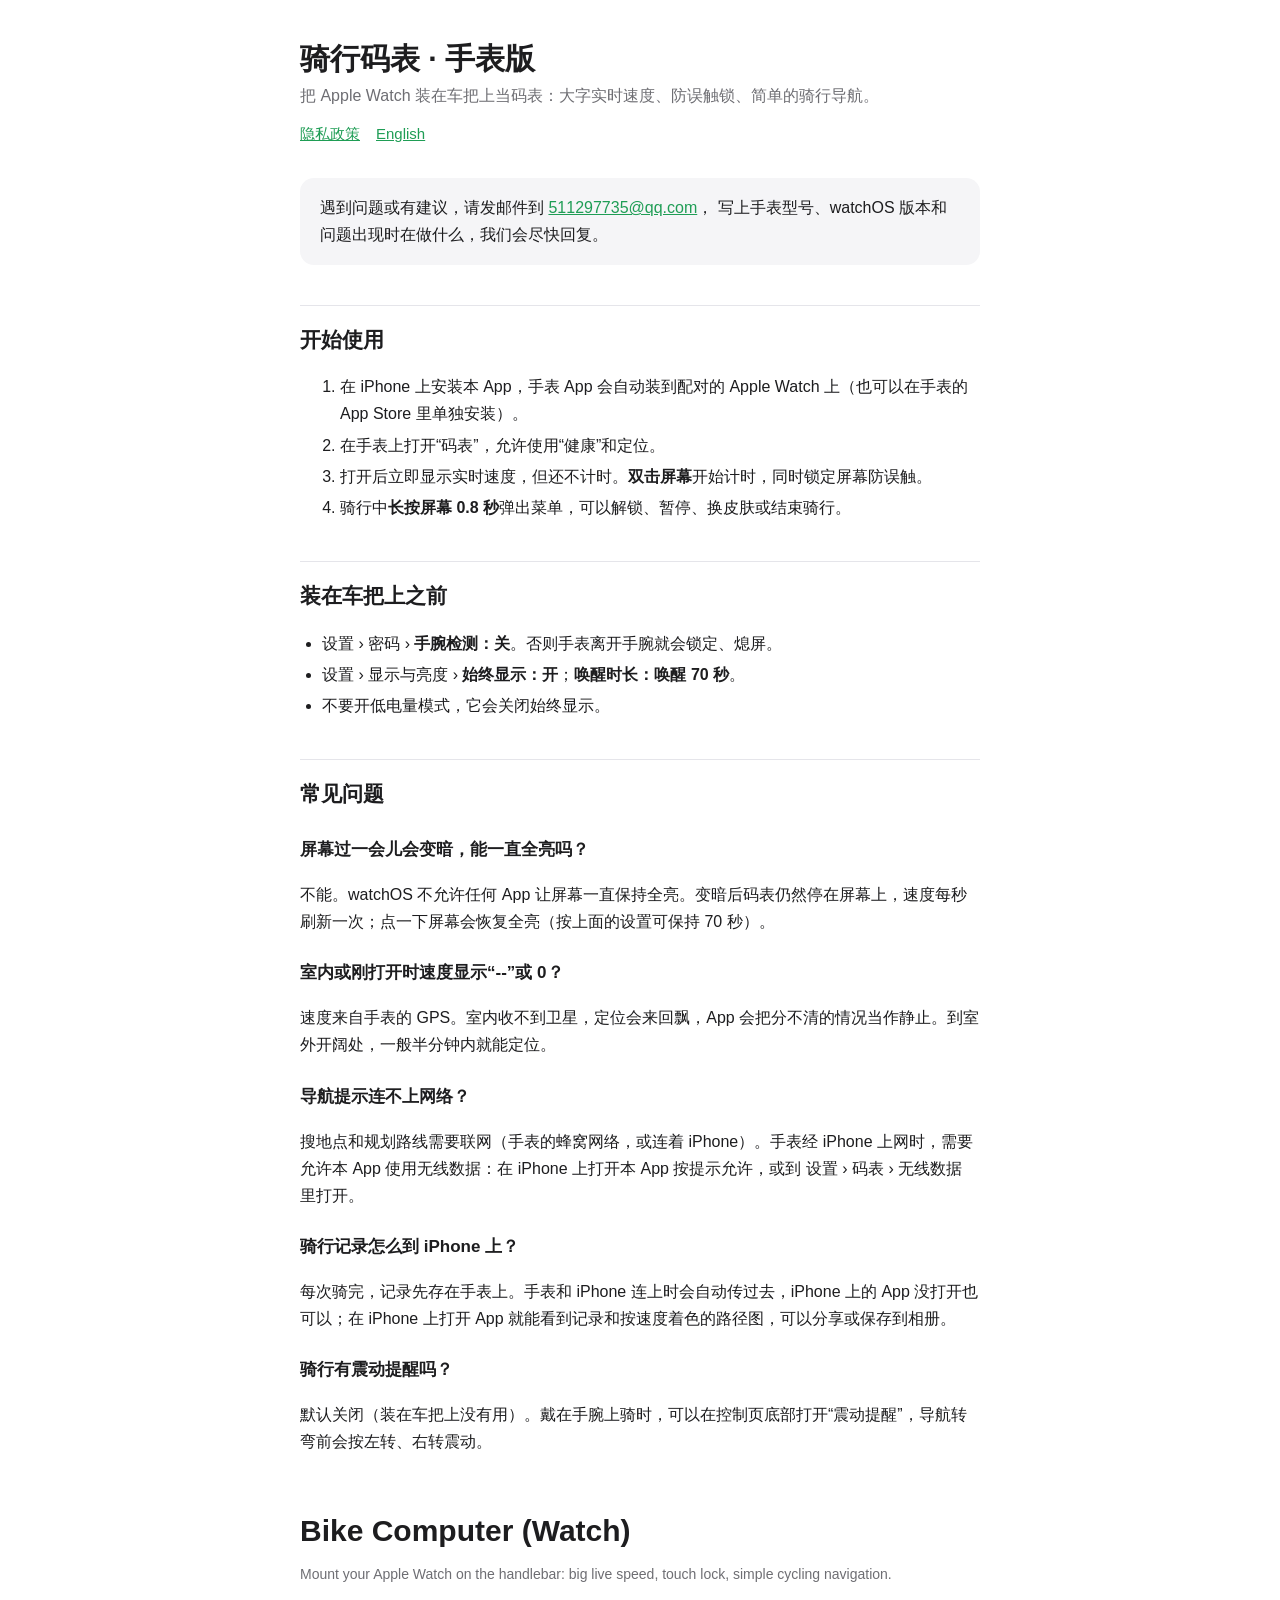
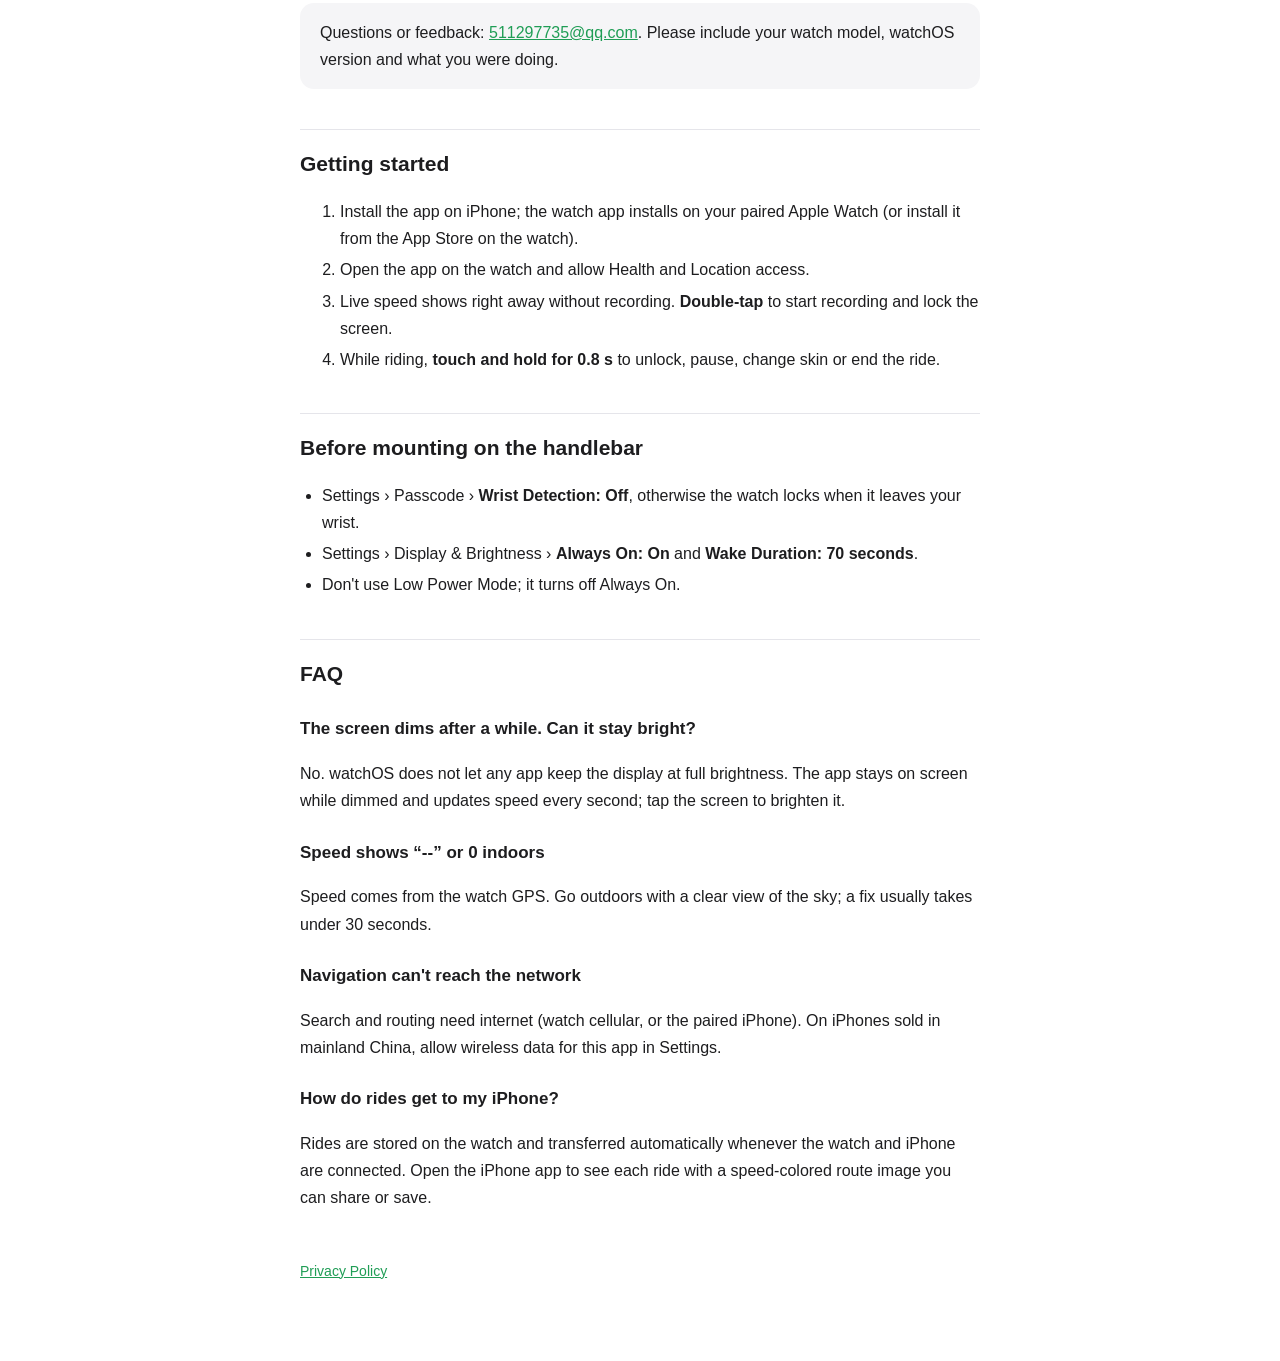
==== index.html @ c9efcf2c "码表 App 的技术支持页和隐私政策 Co-Authored-By: Claude Opus 5.5 <noreply@anthropic.com>" ====
<!DOCTYPE html>
<html lang="zh-CN">
<head>
<meta charset="utf-8">
<meta name="viewport" content="width=device-width, initial-scale=1">
<title>骑行码表 · 手表版</title>
<link rel="stylesheet" href="style.css">
</head>
<body>
<main>
<header>
  <h1>骑行码表 · 手表版</h1>
  <p>把 Apple Watch 装在车把上当码表：大字实时速度、防误触锁、简单的骑行导航。</p>
  <nav><a href="privacy.html">隐私政策</a><a href="#english">English</a></nav>
</header>

<div class="card">
  遇到问题或有建议，请发邮件到 <a href="mailto:511297735@qq.com">511297735@qq.com</a>，
  写上手表型号、watchOS 版本和问题出现时在做什么，我们会尽快回复。
</div>

<h2>开始使用</h2>
<ol>
  <li>在 iPhone 上安装本 App，手表 App 会自动装到配对的 Apple Watch 上（也可以在手表的 App Store 里单独安装）。</li>
  <li>在手表上打开“码表”，允许使用“健康”和定位。</li>
  <li>打开后立即显示实时速度，但还不计时。<strong>双击屏幕</strong>开始计时，同时锁定屏幕防误触。</li>
  <li>骑行中<strong>长按屏幕 0.8 秒</strong>弹出菜单，可以解锁、暂停、换皮肤或结束骑行。</li>
</ol>

<h2>装在车把上之前</h2>
<ul>
  <li>设置 › 密码 › <strong>手腕检测：关</strong>。否则手表离开手腕就会锁定、熄屏。</li>
  <li>设置 › 显示与亮度 › <strong>始终显示：开</strong>；<strong>唤醒时长：唤醒 70 秒</strong>。</li>
  <li>不要开低电量模式，它会关闭始终显示。</li>
</ul>

<h2>常见问题</h2>
<h3>屏幕过一会儿会变暗，能一直全亮吗？</h3>
<p>不能。watchOS 不允许任何 App 让屏幕一直保持全亮。变暗后码表仍然停在屏幕上，速度每秒刷新一次；点一下屏幕会恢复全亮（按上面的设置可保持 70 秒）。</p>

<h3>室内或刚打开时速度显示“--”或 0？</h3>
<p>速度来自手表的 GPS。室内收不到卫星，定位会来回飘，App 会把分不清的情况当作静止。到室外开阔处，一般半分钟内就能定位。</p>

<h3>导航提示连不上网络？</h3>
<p>搜地点和规划路线需要联网（手表的蜂窝网络，或连着 iPhone）。手表经 iPhone 上网时，需要允许本 App 使用无线数据：在 iPhone 上打开本 App 按提示允许，或到 设置 › 码表 › 无线数据 里打开。</p>

<h3>骑行记录怎么到 iPhone 上？</h3>
<p>每次骑完，记录先存在手表上。手表和 iPhone 连上时会自动传过去，iPhone 上的 App 没打开也可以；在 iPhone 上打开 App 就能看到记录和按速度着色的路径图，可以分享或保存到相册。</p>

<h3>骑行有震动提醒吗？</h3>
<p>默认关闭（装在车把上没有用）。戴在手腕上骑时，可以在控制页底部打开“震动提醒”，导航转弯前会按左转、右转震动。</p>

<section class="lang" id="english">
<h1>Bike Computer (Watch)</h1>
<p class="muted">Mount your Apple Watch on the handlebar: big live speed, touch lock, simple cycling navigation.</p>

<div class="card">
  Questions or feedback: <a href="mailto:511297735@qq.com">511297735@qq.com</a>. Please include your watch model, watchOS version and what you were doing.
</div>

<h2>Getting started</h2>
<ol>
  <li>Install the app on iPhone; the watch app installs on your paired Apple Watch (or install it from the App Store on the watch).</li>
  <li>Open the app on the watch and allow Health and Location access.</li>
  <li>Live speed shows right away without recording. <strong>Double‑tap</strong> to start recording and lock the screen.</li>
  <li>While riding, <strong>touch and hold for 0.8 s</strong> to unlock, pause, change skin or end the ride.</li>
</ol>

<h2>Before mounting on the handlebar</h2>
<ul>
  <li>Settings › Passcode › <strong>Wrist Detection: Off</strong>, otherwise the watch locks when it leaves your wrist.</li>
  <li>Settings › Display &amp; Brightness › <strong>Always On: On</strong> and <strong>Wake Duration: 70 seconds</strong>.</li>
  <li>Don't use Low Power Mode; it turns off Always On.</li>
</ul>

<h2>FAQ</h2>
<h3>The screen dims after a while. Can it stay bright?</h3>
<p>No. watchOS does not let any app keep the display at full brightness. The app stays on screen while dimmed and updates speed every second; tap the screen to brighten it.</p>
<h3>Speed shows “--” or 0 indoors</h3>
<p>Speed comes from the watch GPS. Go outdoors with a clear view of the sky; a fix usually takes under 30 seconds.</p>
<h3>Navigation can't reach the network</h3>
<p>Search and routing need internet (watch cellular, or the paired iPhone). On iPhones sold in mainland China, allow wireless data for this app in Settings.</p>
<h3>How do rides get to my iPhone?</h3>
<p>Rides are stored on the watch and transferred automatically whenever the watch and iPhone are connected. Open the iPhone app to see each ride with a speed‑colored route image you can share or save.</p>

<p class="muted" style="margin-top:48px"><a href="privacy.html">Privacy Policy</a></p>
</section>
</main>
</body>
</html>
---- style.css ----
:root {
  --bg: #ffffff;
  --text: #1d1d1f;
  --muted: #6e6e73;
  --line: #e5e5ea;
  --accent: #1f9d55;
  --card: #f5f5f7;
}
@media (prefers-color-scheme: dark) {
  :root {
    --bg: #000000;
    --text: #f5f5f7;
    --muted: #a1a1a6;
    --line: #2c2c2e;
    --accent: #30d158;
    --card: #1c1c1e;
  }
}
* { box-sizing: border-box; }
body {
  margin: 0;
  background: var(--bg);
  color: var(--text);
  font: 16px/1.7 -apple-system, BlinkMacSystemFont, "PingFang SC", "Helvetica Neue", sans-serif;
}
main { max-width: 720px; margin: 0 auto; padding: 40px 20px 64px; }
header { margin-bottom: 32px; }
header p { color: var(--muted); margin: 4px 0 0; }
h1 { font-size: 30px; line-height: 1.25; margin: 0; }
h2 { font-size: 21px; margin: 40px 0 8px; padding-top: 16px; border-top: 1px solid var(--line); }
h3 { font-size: 17px; margin: 24px 0 4px; }
a { color: var(--accent); }
nav { display: flex; gap: 16px; flex-wrap: wrap; font-size: 15px; margin-top: 12px; }
ul { padding-left: 22px; }
li { margin: 4px 0; }
.card { background: var(--card); border-radius: 14px; padding: 16px 20px; margin: 16px 0; }
.muted { color: var(--muted); font-size: 14px; }
.lang { margin-top: 56px; }
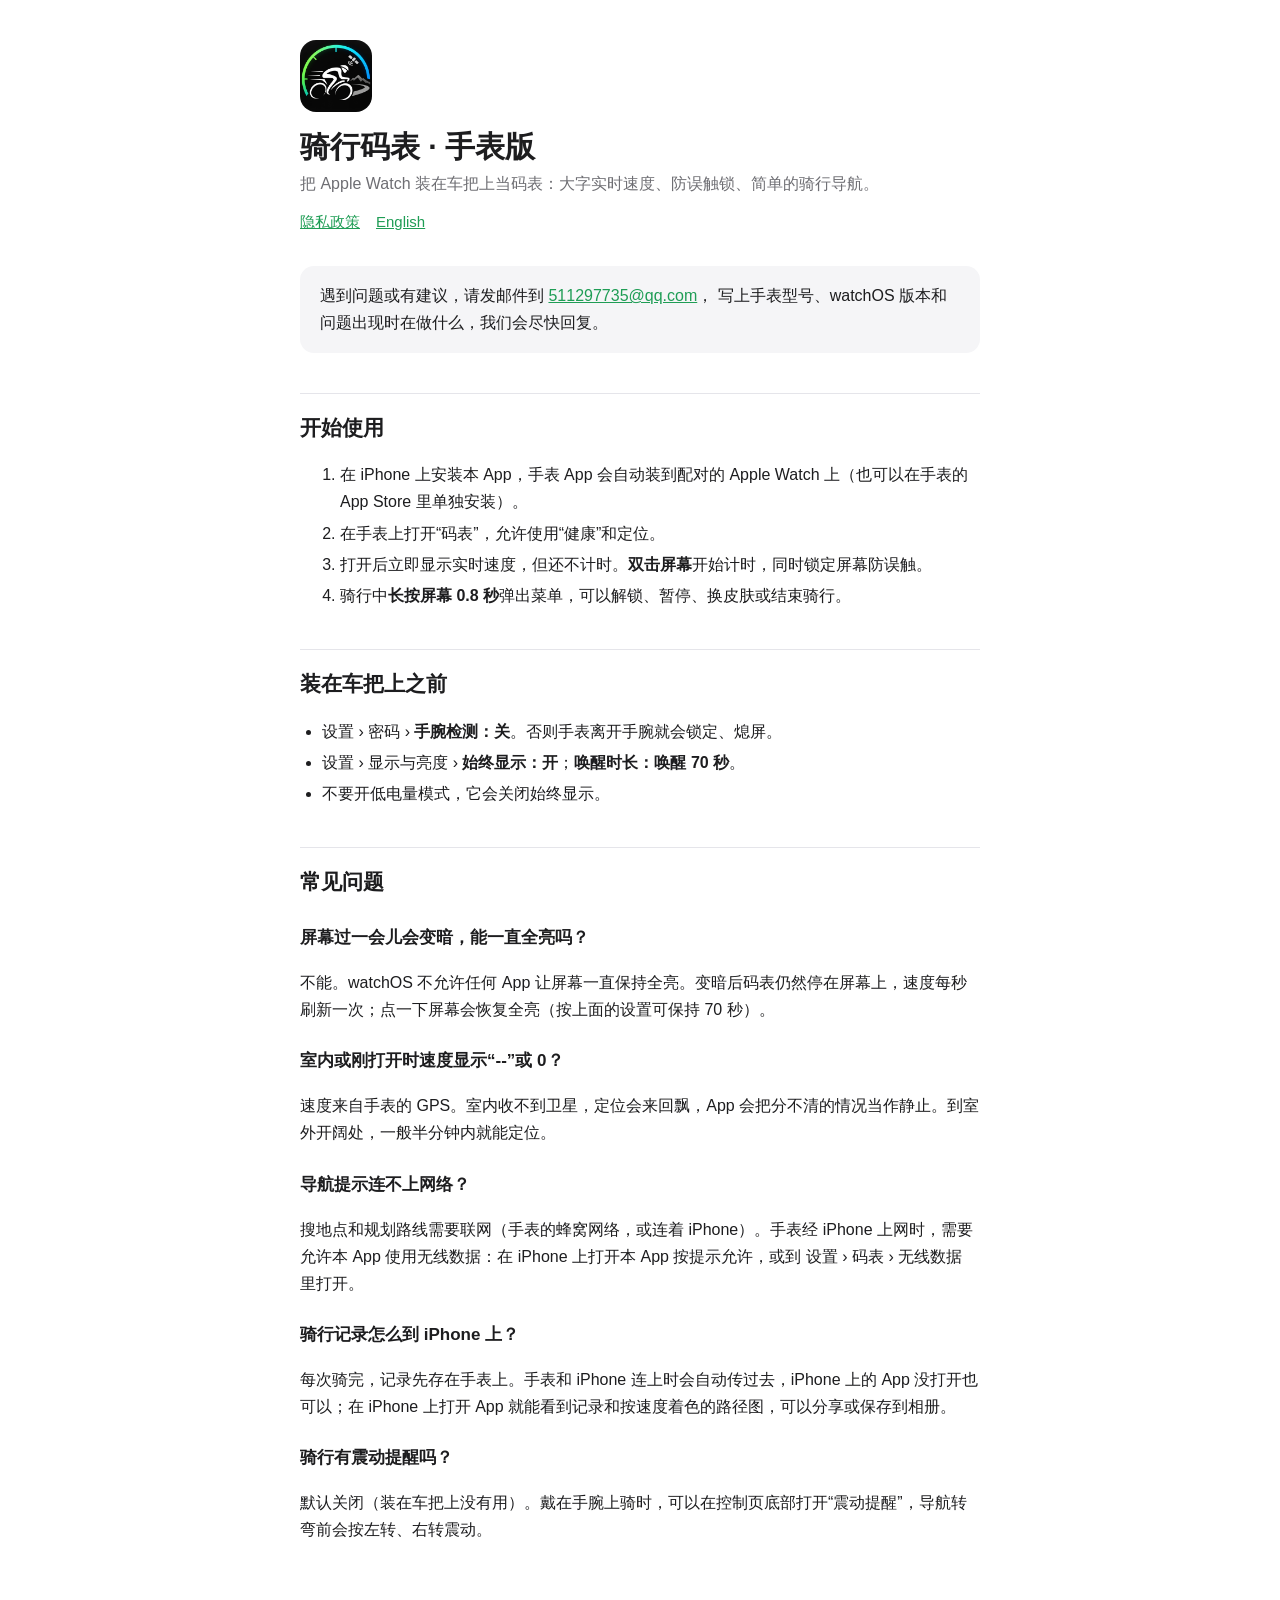
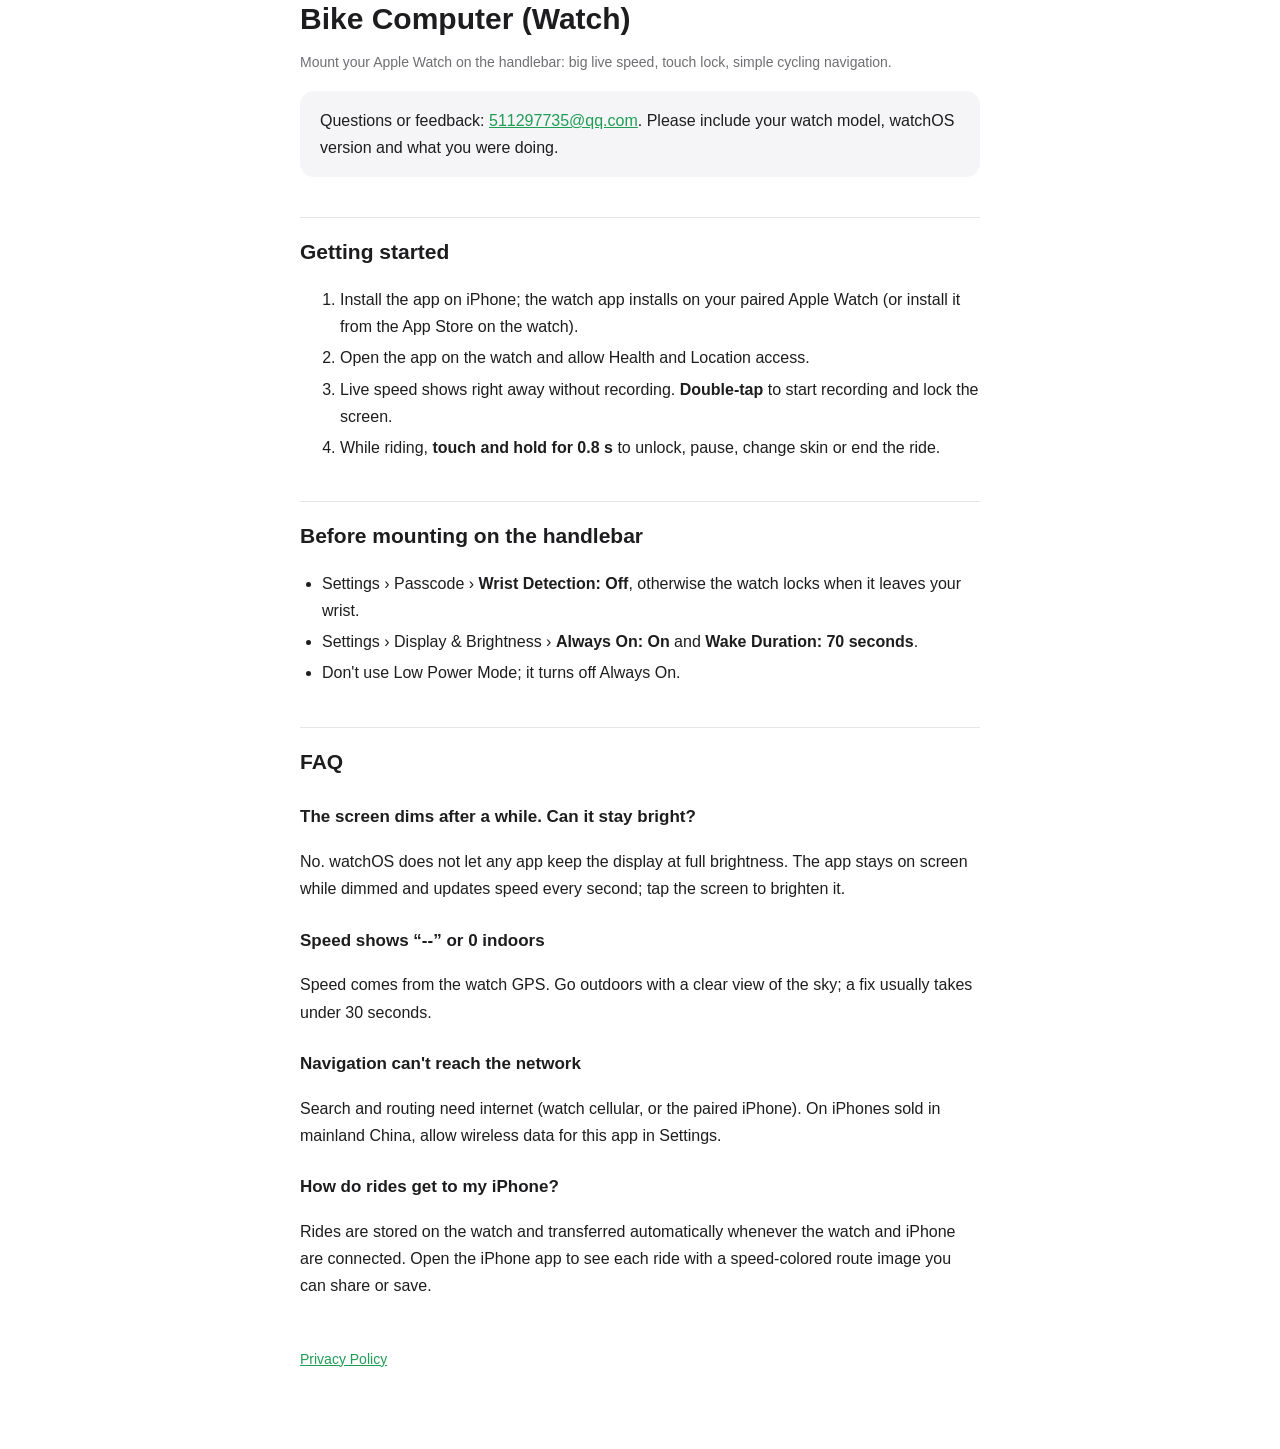
==== commit 40780d21: "加上 App 的新 logo Co-Authored-By: Claude Opus 5.5 <noreply@anthropic.com>" ====
--- a/index.html
+++ b/index.html
@@ -5,10 +5,13 @@
 <meta name="viewport" content="width=device-width, initial-scale=1">
 <title>骑行码表 · 手表版</title>
 <link rel="stylesheet" href="style.css">
+<link rel="icon" href="icon.png">
+<link rel="apple-touch-icon" href="icon.png">
 </head>
 <body>
 <main>
 <header>
+  <img class="logo" src="icon.png" alt="" width="72" height="72">
   <h1>骑行码表 · 手表版</h1>
   <p>把 Apple Watch 装在车把上当码表：大字实时速度、防误触锁、简单的骑行导航。</p>
   <nav><a href="privacy.html">隐私政策</a><a href="#english">English</a></nav>
--- a/style.css
+++ b/style.css
@@ -36,3 +36,4 @@
 .card { background: var(--card); border-radius: 14px; padding: 16px 20px; margin: 16px 0; }
 .muted { color: var(--muted); font-size: 14px; }
 .lang { margin-top: 56px; }
+.logo { display: block; width: 72px; height: 72px; border-radius: 16px; margin-bottom: 16px; }
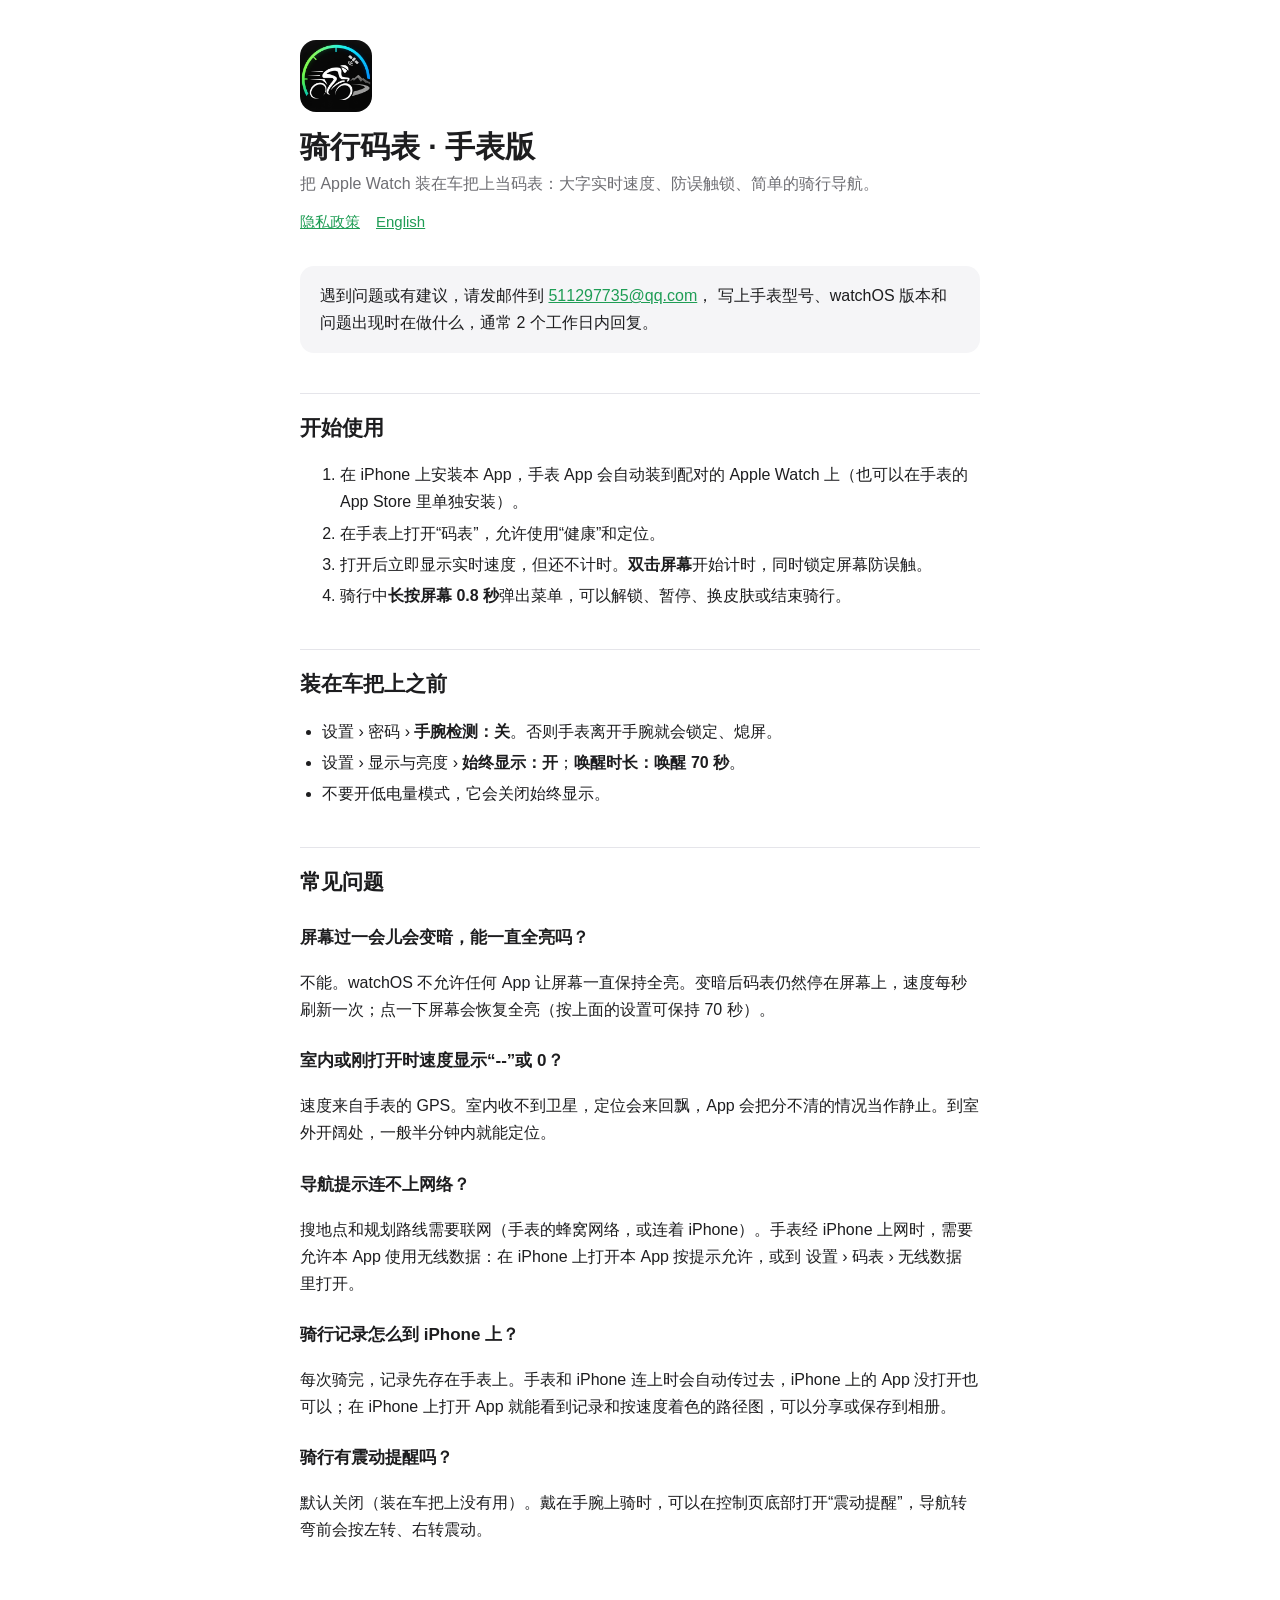
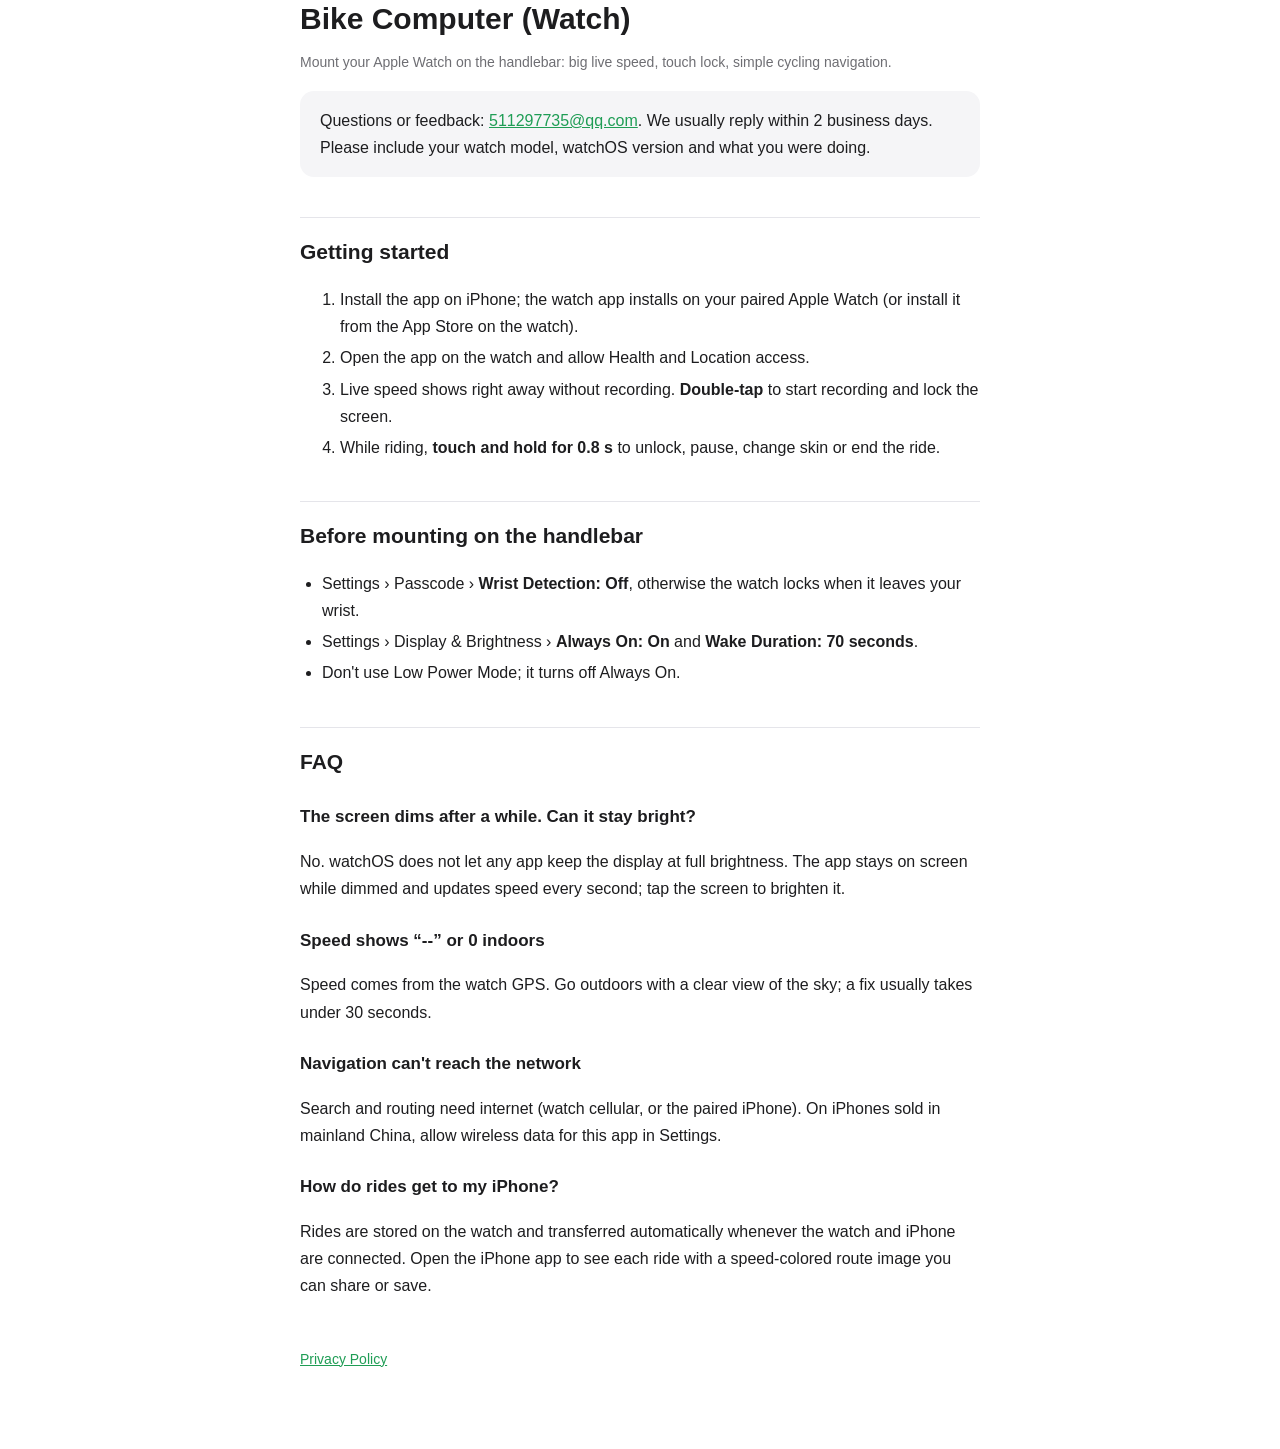
==== commit 662286e1: "技术支持页写明回复时限 Co-Authored-By: Claude Opus 5.5 <noreply@anthropic.com>" ====
--- a/index.html
+++ b/index.html
@@ -19,7 +19,7 @@
 
 <div class="card">
   遇到问题或有建议，请发邮件到 <a href="mailto:511297735@qq.com">511297735@qq.com</a>，
-  写上手表型号、watchOS 版本和问题出现时在做什么，我们会尽快回复。
+  写上手表型号、watchOS 版本和问题出现时在做什么，通常 2 个工作日内回复。
 </div>
 
 <h2>开始使用</h2>
@@ -58,7 +58,7 @@
 <p class="muted">Mount your Apple Watch on the handlebar: big live speed, touch lock, simple cycling navigation.</p>
 
 <div class="card">
-  Questions or feedback: <a href="mailto:511297735@qq.com">511297735@qq.com</a>. Please include your watch model, watchOS version and what you were doing.
+  Questions or feedback: <a href="mailto:511297735@qq.com">511297735@qq.com</a>. We usually reply within 2 business days. Please include your watch model, watchOS version and what you were doing.
 </div>
 
 <h2>Getting started</h2>
